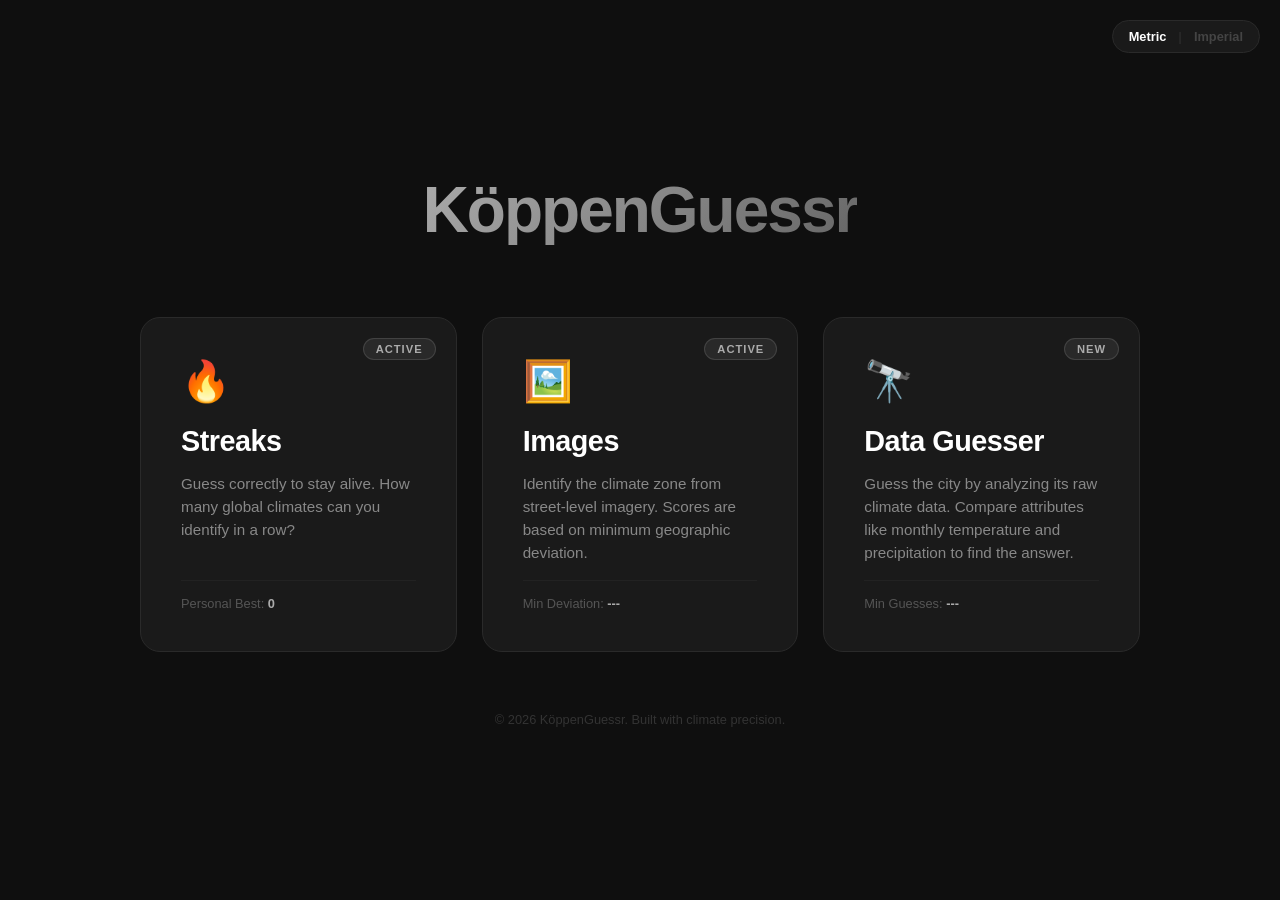
==== index.html @ d9287315 "feat: revamp images mode" ====
<!DOCTYPE html>
<html lang="en">

<head>
    <meta charset="UTF-8">
    <meta name="viewport" content="width=device-width, initial-scale=1.0">
    <title>KöppenGuessr</title>
    <style>
        :root {
            --bg-color: #0f0f0f;
            --card-bg: #1a1a1a;
            --accent-color: #ababab;
            --text-color: #ffffff;
            --text-secondary: #888888;
        }

        * {
            margin: 0;
            padding: 0;
            box-sizing: border-box;
        }

        body {
            font-family: 'Inter', -apple-system, sans-serif;
            background-color: var(--bg-color);
            color: var(--text-color);
            display: flex;
            flex-direction: column;
            align-items: center;
            justify-content: center;
            min-height: 100vh;
            padding: 20px;
        }

        .hero {
            text-align: center;
            margin-bottom: 60px;
        }

        .hero h1 {
            font-size: 4rem;
            margin-bottom: 10px;
            background: linear-gradient(135deg, #ababab, #666666);
            -webkit-background-clip: text;
            background-clip: text;
            -webkit-text-fill-color: transparent;
            letter-spacing: -2px;
        }

        .hero p {
            color: var(--text-secondary);
            font-size: 1.2rem;
            font-weight: 300;
        }

        .modes-grid {
            display: grid;
            grid-template-columns: repeat(auto-fit, minmax(300px, 1fr));
            gap: 25px;
            width: 100%;
            max-width: 1000px;
        }

        .mode-card {
            background: var(--card-bg);
            border: 1px solid #2a2a2a;
            border-radius: 20px;
            padding: 40px;
            text-decoration: none;
            color: inherit;
            transition: all 0.3s cubic-bezier(0.4, 0, 0.2, 1);
            position: relative;
            overflow: hidden;
            display: flex;
            flex-direction: column;
            gap: 15px;
        }

        .mode-card:hover {
            transform: translateY(-10px);
            border-color: var(--accent-color);
            background: #222;
        }

        .mode-card.disabled {
            opacity: 0.5;
            cursor: not-allowed;
            filter: grayscale(1);
        }

        .badge {
            position: absolute;
            top: 20px;
            right: 20px;
            background: rgba(171, 171, 171, 0.1);
            color: var(--accent-color);
            padding: 4px 12px;
            border-radius: 20px;
            font-size: 0.7rem;
            font-weight: 700;
            letter-spacing: 1px;
            border: 1px solid rgba(171, 171, 171, 0.2);
        }

        .best-score {
            font-size: 0.8rem;
            color: #555;
            margin-top: auto;
            border-top: 1px solid #222;
            padding-top: 15px;
        }

        .best-score strong {
            color: var(--accent-color);
        }

        .mode-icon {
            font-size: 2.5rem;
            margin-bottom: 5px;
        }

        .mode-title {
            font-size: 1.8rem;
            font-weight: 700;
            letter-spacing: -0.5px;
        }

        .mode-desc {
            color: var(--text-secondary);
            font-size: 0.95rem;
            line-height: 1.5;
        }

        footer {
            margin-top: 60px;
            color: #333;
            font-size: 0.8rem;
        }

        @media (max-width: 600px) {
            .hero h1 {
                font-size: 3rem;
            }

            .modes-grid {
                grid-template-columns: 1fr;
            }
        }

        /* Unit Toggle Standard */
        #unit-toggle {
            position: fixed;
            top: 20px;
            right: 20px;
            background: var(--card-bg);
            border: 1px solid #2a2a2a;
            padding: 8px 16px;
            border-radius: 30px;
            display: flex;
            gap: 12px;
            font-size: 0.8rem;
            font-weight: 700;
            cursor: pointer;
            z-index: 1000;
            transition: all 0.2s;
        }
        #unit-toggle:hover { border-color: #444; }
        .unit.active { color: var(--text-color); }
        .unit { color: #444; transition: color 0.2s; }
    </style>
</head>

<body>
    <div id="unit-toggle">
        <span id="unit-metric" class="unit active">Metric</span>
        <span style="color:#2a2a2a">|</span>
        <span id="unit-imperial" class="unit">Imperial</span>
    </div>

    <div class="hero">
        <h1>KöppenGuessr</h1>
    </div>

    <div class="modes-grid">
        <a href="streaks/streaks.html" class="mode-card">
            <span class="badge">ACTIVE</span>
            <div class="mode-icon">🔥</div>
            <div class="mode-title">Streaks</div>
            <div class="mode-desc">Guess correctly to stay alive. How many global climates can you identify in a row?
            </div>
            <div class="best-score">Personal Best: <strong id="best-streaks">0</strong></div>
        </a>

        <a href="images/images.html" class="mode-card">
            <span class="badge">ACTIVE</span>
            <div class="mode-icon">🖼️</div>
            <div class="mode-title">Images</div>
            <div class="mode-desc">Identify the climate zone from street-level imagery. Scores are based on minimum geographic deviation.</div>
            <div class="best-score">Min Deviation: <strong id="best-images">---</strong></div>
        </a>

        <a href="guesser/guesser.html" class="mode-card">
            <span class="badge">NEW</span>
            <div class="mode-icon">🔭</div>
            <div class="mode-title">Data Guesser</div>
            <div class="mode-desc">Guess the city by analyzing its raw climate data. Compare attributes like monthly
                temperature and precipitation to find the answer.</div>
            <div class="best-score">Min Guesses: <strong id="best-guesser">---</strong></div>
        </a>
    </div>

    <footer>
        &copy; 2026 KöppenGuessr. Built with climate precision.
    </footer>

    <script>
        // Use Global Unit State
        let currentUnits = localStorage.getItem('site_units') || 'metric';
        
        function syncUI() {
            document.querySelectorAll('.unit').forEach(u => u.classList.remove('active'));
            document.getElementById(`unit-${currentUnits}`).classList.add('active');
            
            // Re-render scores based on units
            renderScores();
        }

        document.getElementById('unit-toggle').onclick = () => {
            currentUnits = currentUnits === 'metric' ? 'imperial' : 'metric';
            localStorage.setItem('site_units', currentUnits);
            syncUI();
        };

        function renderScores() {
            const isMetric = currentUnits === 'metric';
            
            // Streaks (Just a number)
            document.getElementById('best-streaks').textContent = localStorage.getItem('best_streaks') || 0;

            // Images (KM or MI)
            let bestImages = localStorage.getItem('best_images_min_dist');
            if (bestImages) {
                const val = isMetric ? bestImages : Math.round(bestImages * 0.621371);
                document.getElementById('best-images').textContent = `${val} ${isMetric ? 'KM' : 'MI'}`;
            } else {
                document.getElementById('best-images').textContent = '---';
            }

            // Guesser (Just a number)
            const bestGuesser = localStorage.getItem('best_guesser_min');
            document.getElementById('best-guesser').textContent = bestGuesser ? bestGuesser : '---';
        }

        syncUI();
    </script>
</body>

</html>
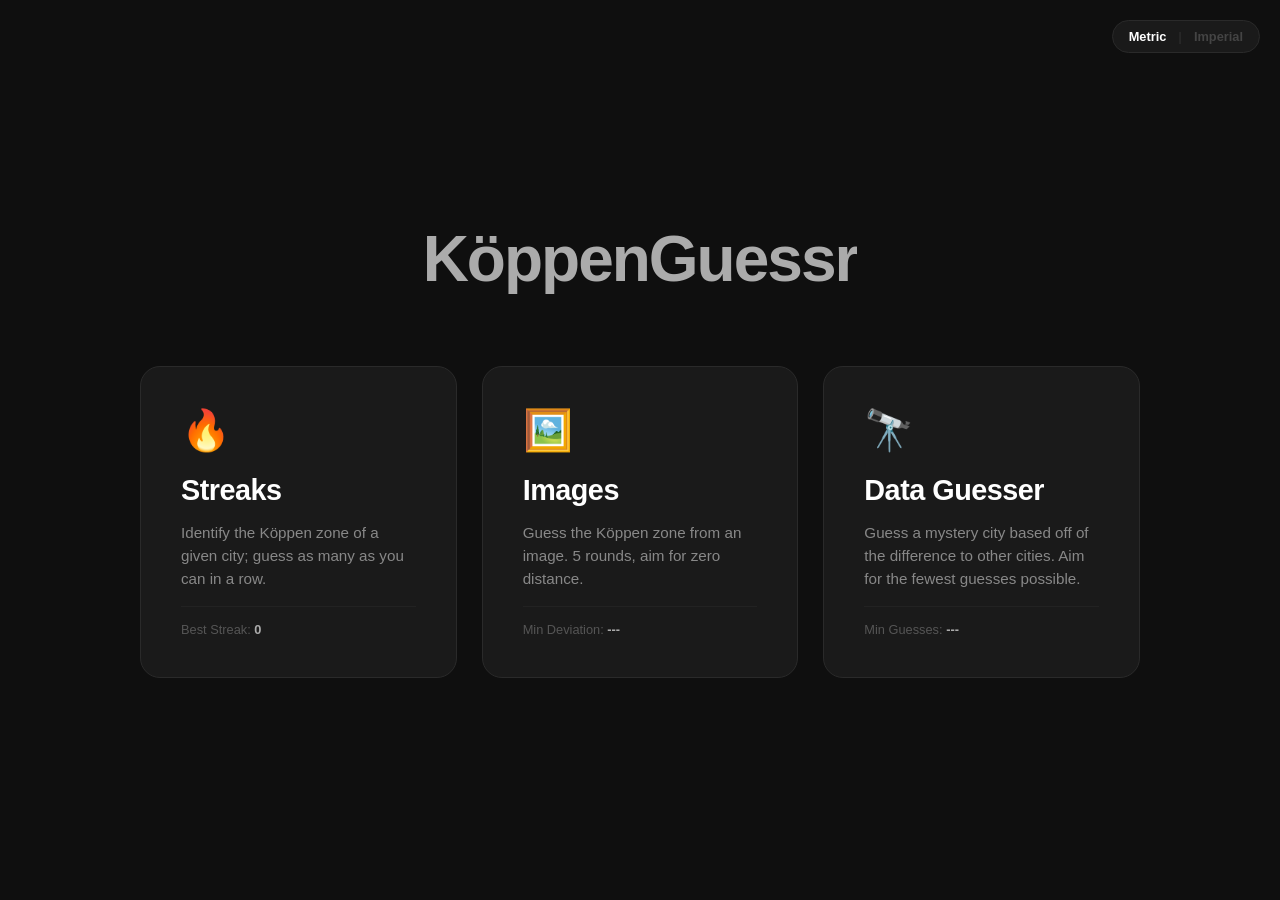
==== commit 0a6fe9ee: "fix streaks mode, consistent theming, remove stupid language" ====
--- a/index.html
+++ b/index.html
@@ -28,7 +28,7 @@
             flex-direction: column;
             align-items: center;
             justify-content: center;
-            min-height: 100vh;
+            min-height: 100dvh;
             padding: 20px;
         }
 
@@ -40,7 +40,7 @@
         .hero h1 {
             font-size: 4rem;
             margin-bottom: 10px;
-            background: linear-gradient(135deg, #ababab, #666666);
+            background: #ababab;
             -webkit-background-clip: text;
             background-clip: text;
             -webkit-text-fill-color: transparent;
@@ -164,9 +164,19 @@
             z-index: 1000;
             transition: all 0.2s;
         }
-        #unit-toggle:hover { border-color: #444; }
-        .unit.active { color: var(--text-color); }
-        .unit { color: #444; transition: color 0.2s; }
+
+        #unit-toggle:hover {
+            border-color: #444;
+        }
+
+        .unit.active {
+            color: var(--text-color);
+        }
+
+        .unit {
+            color: #444;
+            transition: color 0.2s;
+        }
     </style>
 </head>
 
@@ -183,44 +193,41 @@
 
     <div class="modes-grid">
         <a href="streaks/streaks.html" class="mode-card">
-            <span class="badge">ACTIVE</span>
+
             <div class="mode-icon">🔥</div>
             <div class="mode-title">Streaks</div>
-            <div class="mode-desc">Guess correctly to stay alive. How many global climates can you identify in a row?
-            </div>
-            <div class="best-score">Personal Best: <strong id="best-streaks">0</strong></div>
+            <div class="mode-desc">Identify the Köppen zone of a given city; guess as many as you can in a row. </div>
+            <div class="best-score">Best Streak: <strong id="best-streaks">0</strong></div>
         </a>
 
         <a href="images/images.html" class="mode-card">
-            <span class="badge">ACTIVE</span>
+
             <div class="mode-icon">🖼️</div>
             <div class="mode-title">Images</div>
-            <div class="mode-desc">Identify the climate zone from street-level imagery. Scores are based on minimum geographic deviation.</div>
+            <div class="mode-desc">Guess the Köppen zone from an image. 5 rounds, aim for zero distance.</div>
             <div class="best-score">Min Deviation: <strong id="best-images">---</strong></div>
         </a>
 
         <a href="guesser/guesser.html" class="mode-card">
-            <span class="badge">NEW</span>
+
             <div class="mode-icon">🔭</div>
             <div class="mode-title">Data Guesser</div>
-            <div class="mode-desc">Guess the city by analyzing its raw climate data. Compare attributes like monthly
-                temperature and precipitation to find the answer.</div>
+            <div class="mode-desc">Guess a mystery city based off of the difference to other cities. Aim for the fewest
+                guesses possible.</div>
             <div class="best-score">Min Guesses: <strong id="best-guesser">---</strong></div>
         </a>
     </div>
 
-    <footer>
-        &copy; 2026 KöppenGuessr. Built with climate precision.
-    </footer>
+
 
     <script>
         // Use Global Unit State
         let currentUnits = localStorage.getItem('site_units') || 'metric';
-        
+
         function syncUI() {
             document.querySelectorAll('.unit').forEach(u => u.classList.remove('active'));
             document.getElementById(`unit-${currentUnits}`).classList.add('active');
-            
+
             // Re-render scores based on units
             renderScores();
         }
@@ -233,7 +240,7 @@
 
         function renderScores() {
             const isMetric = currentUnits === 'metric';
-            
+
             // Streaks (Just a number)
             document.getElementById('best-streaks').textContent = localStorage.getItem('best_streaks') || 0;
 
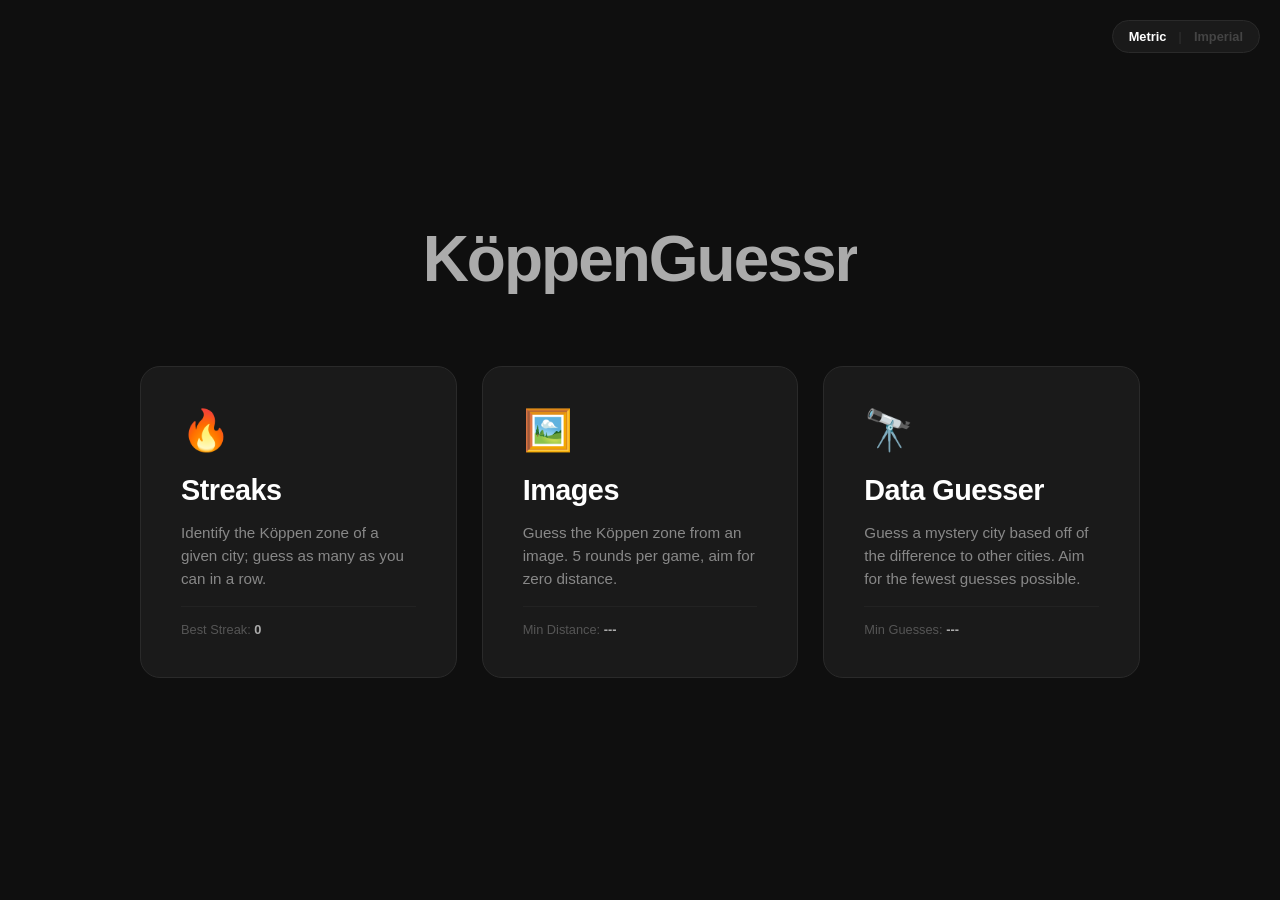
==== commit 6b73e900: "more ai coded language fixed" ====
--- a/index.html
+++ b/index.html
@@ -204,8 +204,8 @@
 
             <div class="mode-icon">🖼️</div>
             <div class="mode-title">Images</div>
-            <div class="mode-desc">Guess the Köppen zone from an image. 5 rounds, aim for zero distance.</div>
-            <div class="best-score">Min Deviation: <strong id="best-images">---</strong></div>
+            <div class="mode-desc">Guess the Köppen zone from an image. 5 rounds per game, aim for zero distance.</div>
+            <div class="best-score">Min Distance: <strong id="best-images">---</strong></div>
         </a>
 
         <a href="guesser/guesser.html" class="mode-card">
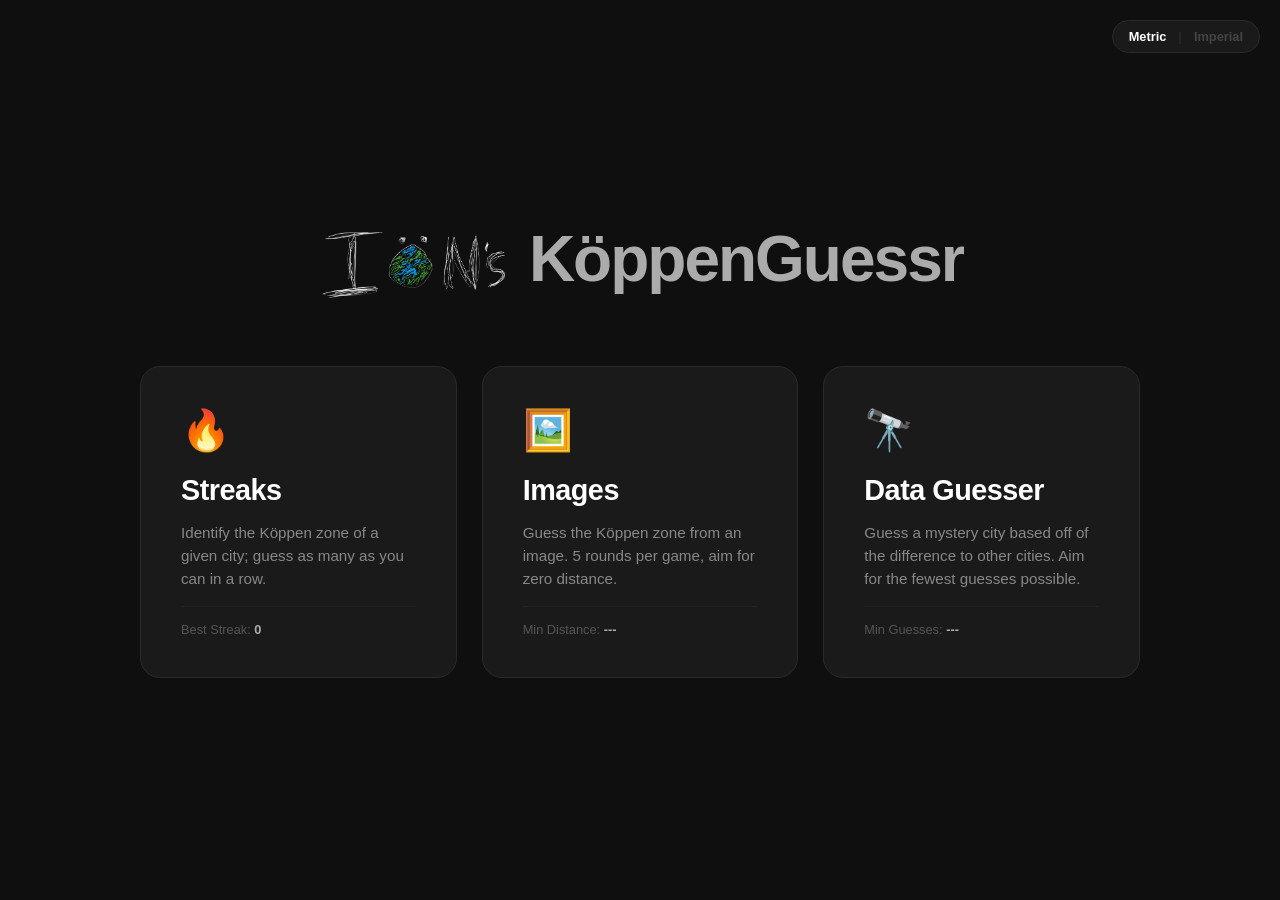
==== commit 336f77fe: "add readme, logo, icon" ====
--- a/index.html
+++ b/index.html
@@ -5,6 +5,7 @@
     <meta charset="UTF-8">
     <meta name="viewport" content="width=device-width, initial-scale=1.0">
     <title>KöppenGuessr</title>
+    <link rel="icon" type="image/png" href="favicon.png">
     <style>
         :root {
             --bg-color: #0f0f0f;
@@ -187,8 +188,11 @@
         <span id="unit-imperial" class="unit">Imperial</span>
     </div>
 
-    <div class="hero">
-        <h1>KöppenGuessr</h1>
+    <div class="hero" style="display:flex; align-items:center; justify-content:center; gap:20px;">
+        <img src="logo.png" alt="Logo" style="height: 4.5rem; width: auto;">
+        <a href="https://github.com/ioncook/koppen-guessr" style="text-decoration:none; color:inherit;">
+            <h1>KöppenGuessr</h1>
+        </a>
     </div>
 
     <div class="modes-grid">
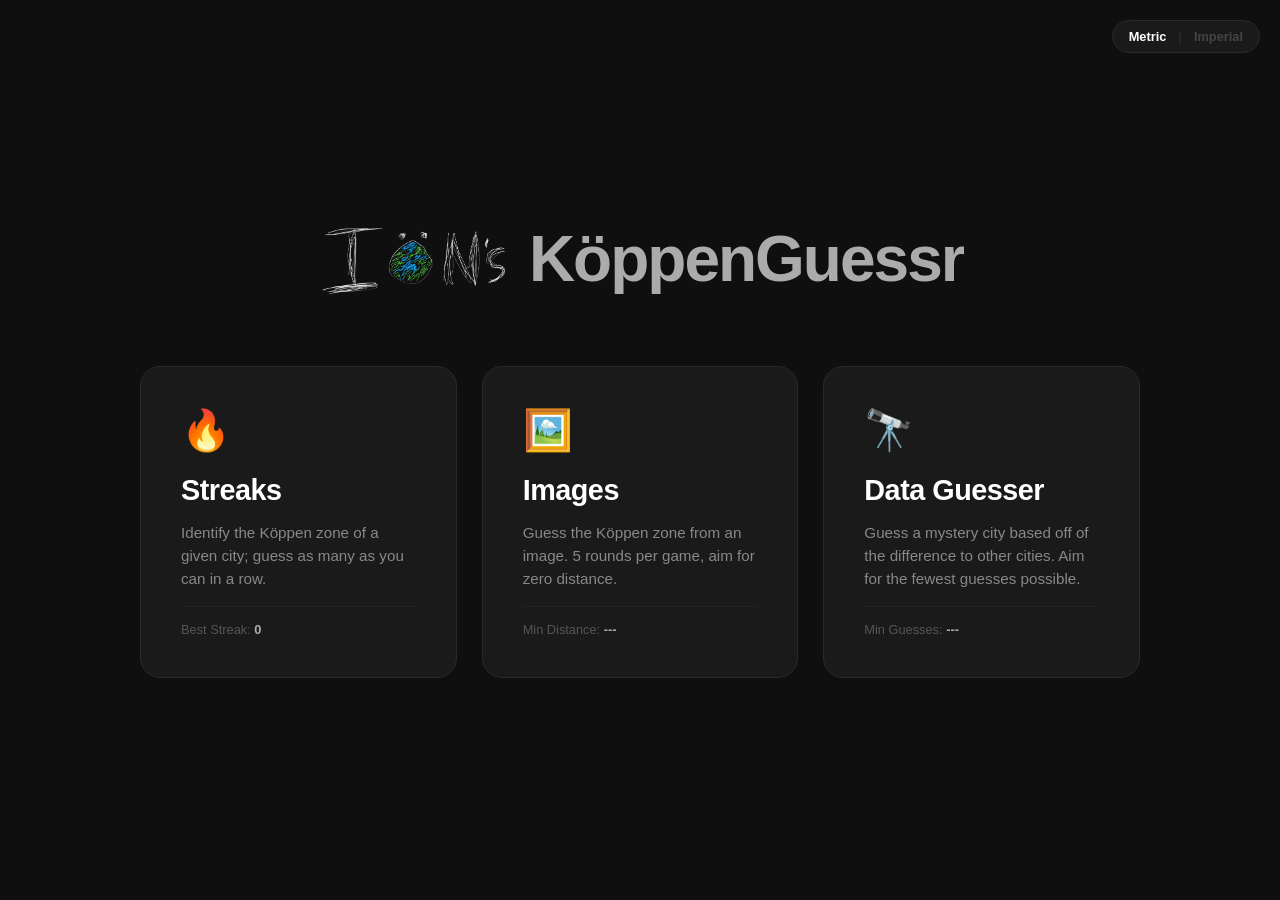
==== commit 21fb53d7: "ui fixes" ====
--- a/index.html
+++ b/index.html
@@ -46,6 +46,12 @@
             background-clip: text;
             -webkit-text-fill-color: transparent;
             letter-spacing: -2px;
+        }
+
+        .hero-logo {
+            height: 4.5rem;
+            width: auto;
+            margin-bottom: 8px;
         }
 
         .hero p {
@@ -139,8 +145,18 @@
         }
 
         @media (max-width: 600px) {
+            .hero {
+                margin-top: 60px;
+                margin-bottom: 30px;
+            }
+
             .hero h1 {
-                font-size: 3rem;
+                font-size: 8.5vw;
+            }
+            
+            .hero-logo {
+                height: 10vw;
+                margin-bottom: 3px;
             }
 
             .modes-grid {
@@ -189,7 +205,7 @@
     </div>
 
     <div class="hero" style="display:flex; align-items:center; justify-content:center; gap:20px;">
-        <img src="logo.png" alt="Logo" style="height: 4.5rem; width: auto;">
+        <img src="logo.png" alt="Logo" class="hero-logo">
         <a href="https://github.com/ioncook/koppen-guessr" style="text-decoration:none; color:inherit;">
             <h1>KöppenGuessr</h1>
         </a>
@@ -249,7 +265,7 @@
             document.getElementById('best-streaks').textContent = localStorage.getItem('best_streaks') || 0;
 
             // Images (KM or MI)
-            let bestImages = localStorage.getItem('best_images_min_dist');
+            let bestImages = localStorage.getItem('best_images_min_dist') || localStorage.getItem('best_images_min');
             if (bestImages) {
                 const val = isMetric ? bestImages : Math.round(bestImages * 0.621371);
                 document.getElementById('best-images').textContent = `${val} ${isMetric ? 'KM' : 'MI'}`;
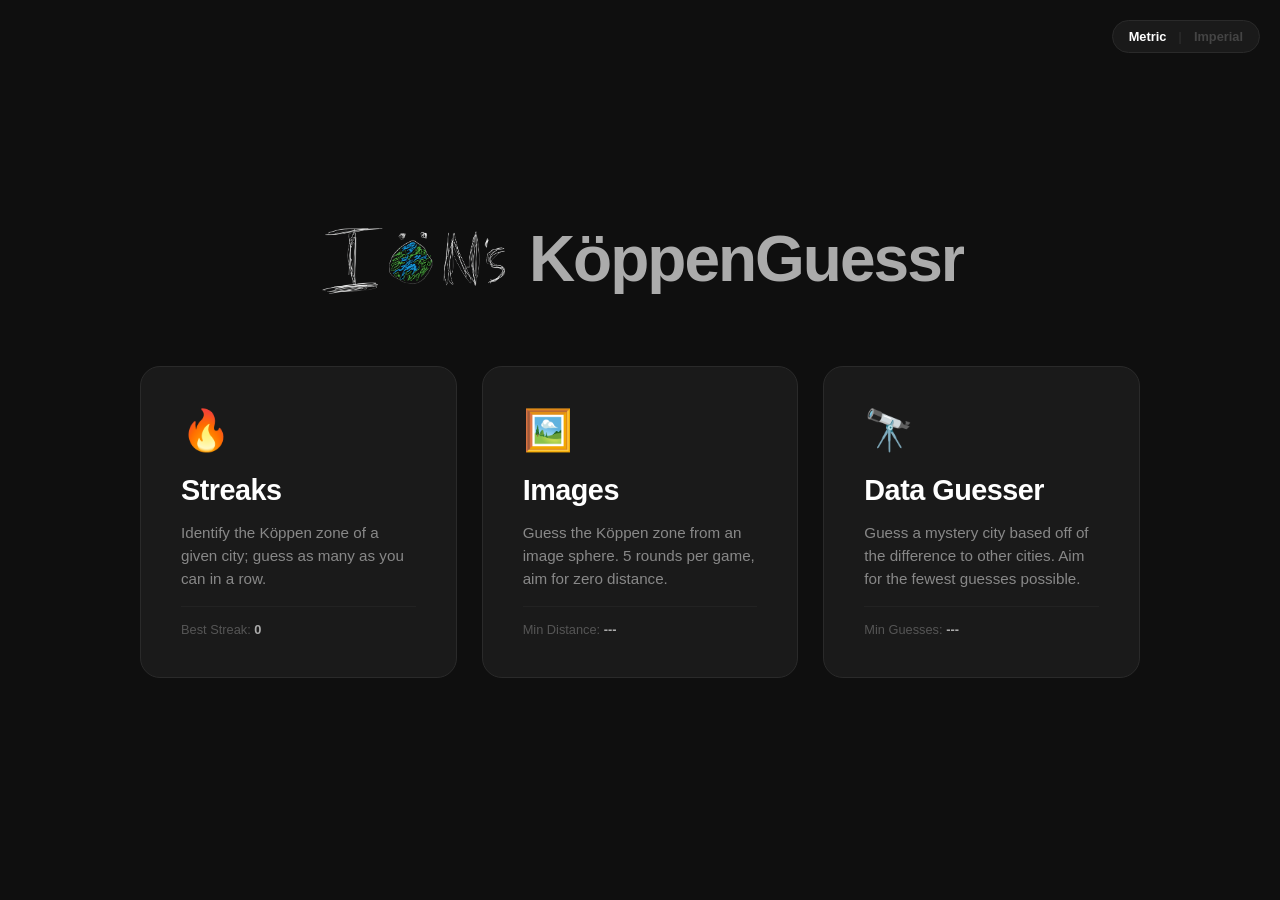
==== commit 0d82dbc7: "street view, grid guess, formatting changes" ====
--- a/index.html
+++ b/index.html
@@ -153,7 +153,7 @@
             .hero h1 {
                 font-size: 8.5vw;
             }
-            
+
             .hero-logo {
                 height: 10vw;
                 margin-bottom: 3px;
@@ -224,7 +224,8 @@
 
             <div class="mode-icon">🖼️</div>
             <div class="mode-title">Images</div>
-            <div class="mode-desc">Guess the Köppen zone from an image. 5 rounds per game, aim for zero distance.</div>
+            <div class="mode-desc">Guess the Köppen zone from an image sphere. 5 rounds per game, aim for zero distance.
+            </div>
             <div class="best-score">Min Distance: <strong id="best-images">---</strong></div>
         </a>
 
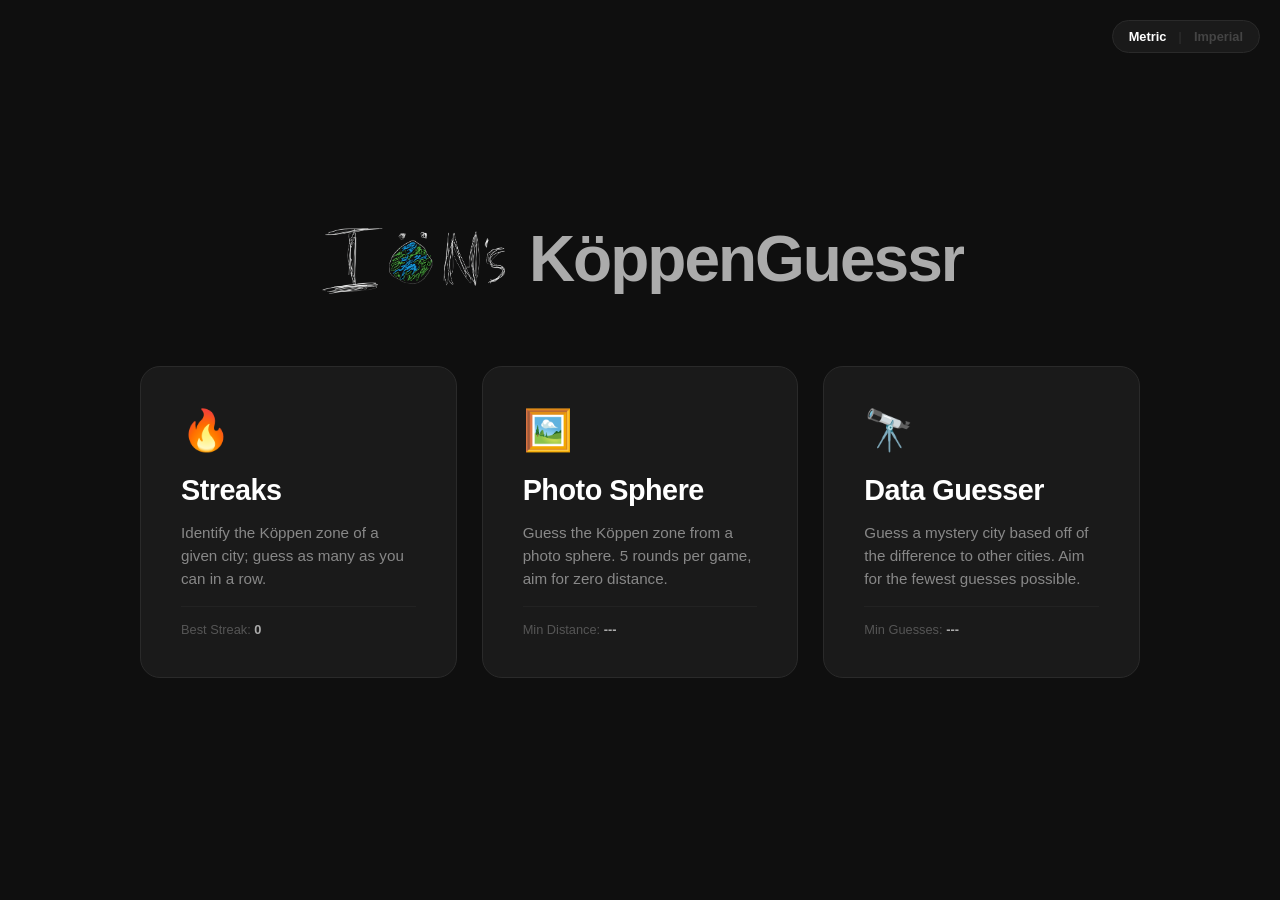
==== commit 621d34a8: "formatting changes" ====
--- a/index.html
+++ b/index.html
@@ -212,7 +212,7 @@
     </div>
 
     <div class="modes-grid">
-        <a href="streaks/streaks.html" class="mode-card">
+        <a href="streaks/" class="mode-card">
 
             <div class="mode-icon">🔥</div>
             <div class="mode-title">Streaks</div>
@@ -220,16 +220,15 @@
             <div class="best-score">Best Streak: <strong id="best-streaks">0</strong></div>
         </a>
 
-        <a href="images/images.html" class="mode-card">
-
+        <a href="photosphere/" class="mode-card">
             <div class="mode-icon">🖼️</div>
-            <div class="mode-title">Images</div>
-            <div class="mode-desc">Guess the Köppen zone from an image sphere. 5 rounds per game, aim for zero distance.
+            <div class="mode-title">Photo Sphere</div>
+            <div class="mode-desc">Guess the Köppen zone from a photo sphere. 5 rounds per game, aim for zero distance.
             </div>
-            <div class="best-score">Min Distance: <strong id="best-images">---</strong></div>
-        </a>
-
-        <a href="guesser/guesser.html" class="mode-card">
+            <div class="best-score">Min Distance: <strong id="best-photosphere">---</strong></div>
+        </a>
+
+        <a href="guesser/" class="mode-card">
 
             <div class="mode-icon">🔭</div>
             <div class="mode-title">Data Guesser</div>
@@ -265,13 +264,13 @@
             // Streaks (Just a number)
             document.getElementById('best-streaks').textContent = localStorage.getItem('best_streaks') || 0;
 
-            // Images (KM or MI)
-            let bestImages = localStorage.getItem('best_images_min_dist') || localStorage.getItem('best_images_min');
-            if (bestImages) {
-                const val = isMetric ? bestImages : Math.round(bestImages * 0.621371);
-                document.getElementById('best-images').textContent = `${val} ${isMetric ? 'KM' : 'MI'}`;
+            // Photo Sphere (KM or MI)
+            let bestPhotoSphere = localStorage.getItem('best_photosphere_min_dist') || localStorage.getItem('best_images_min_dist') || localStorage.getItem('best_images_min');
+            if (bestPhotoSphere) {
+                const val = isMetric ? bestPhotoSphere : Math.round(bestPhotoSphere * 0.621371);
+                document.getElementById('best-photosphere').textContent = `${val} ${isMetric ? 'KM' : 'MI'}`;
             } else {
-                document.getElementById('best-images').textContent = '---';
+                document.getElementById('best-photosphere').textContent = '---';
             }
 
             // Guesser (Just a number)
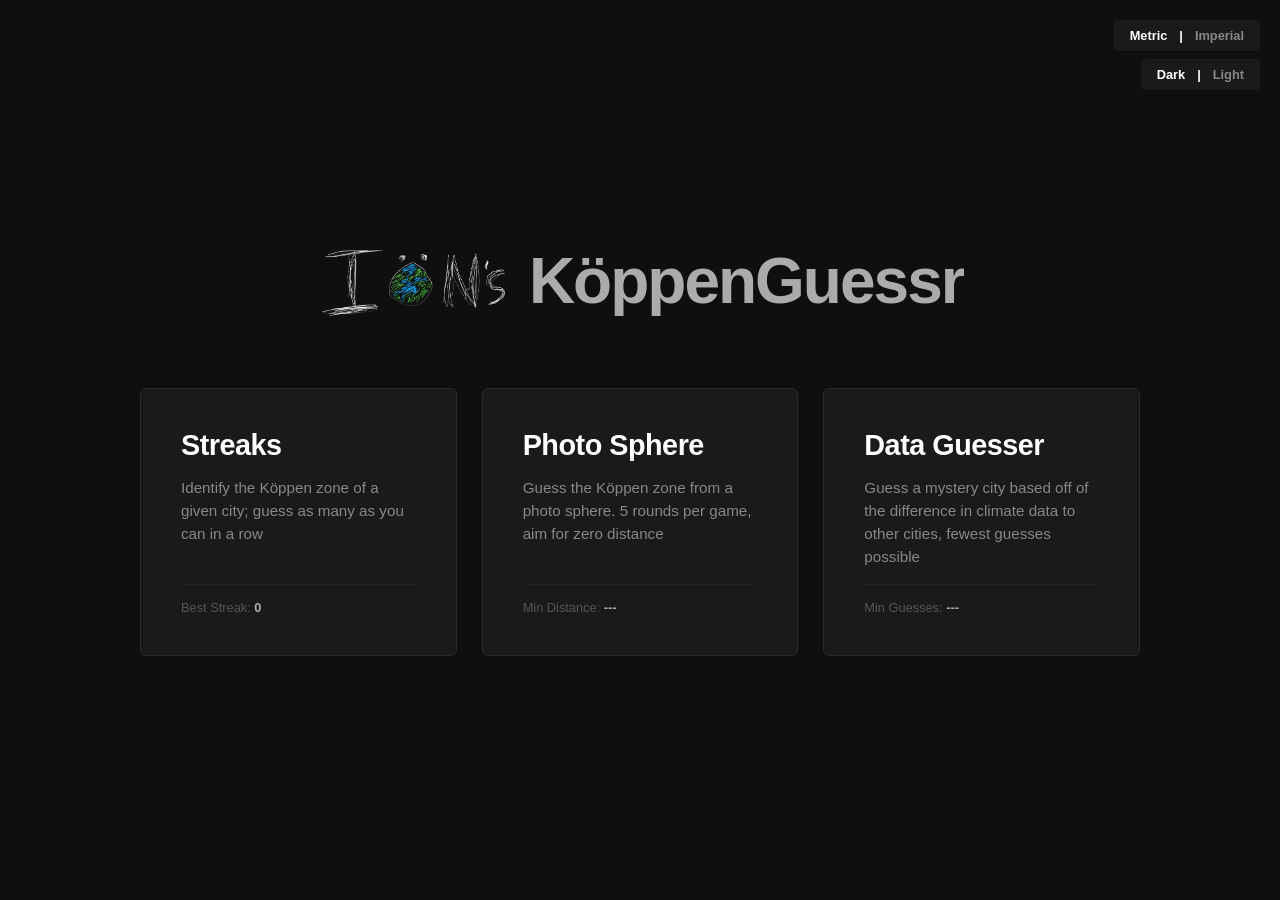
==== commit 18eb78bb: "feat: retheming, fix photosphere end card, light mode" ====
--- a/index.html
+++ b/index.html
@@ -71,7 +71,7 @@
         .mode-card {
             background: var(--card-bg);
             border: 1px solid #2a2a2a;
-            border-radius: 20px;
+            border-radius: 6px;
             padding: 40px;
             text-decoration: none;
             color: inherit;
@@ -102,7 +102,7 @@
             background: rgba(171, 171, 171, 0.1);
             color: var(--accent-color);
             padding: 4px 12px;
-            border-radius: 20px;
+            border-radius: 4px;
             font-size: 0.7rem;
             font-weight: 700;
             letter-spacing: 1px;
@@ -164,44 +164,95 @@
             }
         }
 
-        /* Unit Toggle Standard */
-        #unit-toggle {
+        /* Controls Container (Unit & Theme) */
+        #controls-container {
             position: fixed;
             top: 20px;
             right: 20px;
+            display: flex;
+            flex-direction: column;
+            align-items: flex-end;
+            gap: 8px;
+            z-index: 1000;
+        }
+
+        #unit-toggle, #theme-toggle {
             background: var(--card-bg);
-            border: 1px solid #2a2a2a;
+            border: 1px solid var(--border-color);
             padding: 8px 16px;
-            border-radius: 30px;
+            border-radius: 4px;
             display: flex;
             gap: 12px;
             font-size: 0.8rem;
             font-weight: 700;
             cursor: pointer;
-            z-index: 1000;
             transition: all 0.2s;
-        }
-
-        #unit-toggle:hover {
-            border-color: #444;
-        }
-
-        .unit.active {
+            user-select: none;
+        }
+
+        #unit-toggle:hover, #theme-toggle:hover {
+            border-color: #666;
+        }
+
+        .unit.active, .theme-opt.active {
             color: var(--text-color);
         }
 
-        .unit {
-            color: #444;
+        .unit, .theme-opt {
+            color: var(--text-secondary);
             transition: color 0.2s;
+        }
+
+        .toggle-sep {
+            color: var(--border-color);
+        }
+
+        /* Light Mode */
+        body.light-mode {
+            --bg-color: #f5f5f5;
+            --card-bg: #ffffff;
+            --accent-color: #444444;
+            --text-color: #111111;
+            --text-secondary: #666666;
+            --border-color: #d8d8d8;
+        }
+
+        body.light-mode .hero h1 {
+            background: #222222;
+            -webkit-background-clip: text;
+            background-clip: text;
+            -webkit-text-fill-color: transparent;
+        }
+
+        body.light-mode .mode-card:hover {
+            background: #f0f0f0;
+            border-color: var(--accent-color);
+        }
+
+        body.light-mode .best-score {
+            border-top: 1px solid var(--border-color);
+            color: #777777;
+        }
+
+        body.light-mode .badge {
+            background: rgba(0, 0, 0, 0.05);
+            border-color: rgba(0, 0, 0, 0.15);
         }
     </style>
 </head>
 
 <body>
-    <div id="unit-toggle">
-        <span id="unit-metric" class="unit active">Metric</span>
-        <span style="color:#2a2a2a">|</span>
-        <span id="unit-imperial" class="unit">Imperial</span>
+    <div id="controls-container">
+        <div id="unit-toggle">
+            <span id="unit-metric" class="unit active">Metric</span>
+            <span class="toggle-sep">|</span>
+            <span id="unit-imperial" class="unit">Imperial</span>
+        </div>
+        <div id="theme-toggle">
+            <span id="theme-dark" class="theme-opt active">Dark</span>
+            <span class="toggle-sep">|</span>
+            <span id="theme-light" class="theme-opt">Light</span>
+        </div>
     </div>
 
     <div class="hero" style="display:flex; align-items:center; justify-content:center; gap:20px;">
@@ -214,26 +265,23 @@
     <div class="modes-grid">
         <a href="streaks/" class="mode-card">
 
-            <div class="mode-icon">🔥</div>
             <div class="mode-title">Streaks</div>
-            <div class="mode-desc">Identify the Köppen zone of a given city; guess as many as you can in a row. </div>
+            <div class="mode-desc">Identify the Köppen zone of a given city; guess as many as you can in a row </div>
             <div class="best-score">Best Streak: <strong id="best-streaks">0</strong></div>
         </a>
 
         <a href="photosphere/" class="mode-card">
-            <div class="mode-icon">🖼️</div>
             <div class="mode-title">Photo Sphere</div>
-            <div class="mode-desc">Guess the Köppen zone from a photo sphere. 5 rounds per game, aim for zero distance.
+            <div class="mode-desc">Guess the Köppen zone from a photo sphere. 5 rounds per game, aim for zero distance
             </div>
             <div class="best-score">Min Distance: <strong id="best-photosphere">---</strong></div>
         </a>
 
         <a href="guesser/" class="mode-card">
 
-            <div class="mode-icon">🔭</div>
             <div class="mode-title">Data Guesser</div>
-            <div class="mode-desc">Guess a mystery city based off of the difference to other cities. Aim for the fewest
-                guesses possible.</div>
+            <div class="mode-desc">Guess a mystery city based off of the difference in climate data to other cities,
+                fewest guesses possible</div>
             <div class="best-score">Min Guesses: <strong id="best-guesser">---</strong></div>
         </a>
     </div>
@@ -241,8 +289,20 @@
 
 
     <script>
-        // Use Global Unit State
+        // Use Global Unit & Theme State
         let currentUnits = localStorage.getItem('site_units') || 'metric';
+        let currentTheme = localStorage.getItem('site_theme') || 'dark';
+
+        function syncThemeUI() {
+            if (currentTheme === 'light') {
+                document.body.classList.add('light-mode');
+            } else {
+                document.body.classList.remove('light-mode');
+            }
+            document.querySelectorAll('.theme-opt').forEach(t => t.classList.remove('active'));
+            const activeEl = document.getElementById(`theme-${currentTheme}`);
+            if (activeEl) activeEl.classList.add('active');
+        }
 
         function syncUI() {
             document.querySelectorAll('.unit').forEach(u => u.classList.remove('active'));
@@ -256,6 +316,12 @@
             currentUnits = currentUnits === 'metric' ? 'imperial' : 'metric';
             localStorage.setItem('site_units', currentUnits);
             syncUI();
+        };
+
+        document.getElementById('theme-toggle').onclick = () => {
+            currentTheme = currentTheme === 'dark' ? 'light' : 'dark';
+            localStorage.setItem('site_theme', currentTheme);
+            syncThemeUI();
         };
 
         function renderScores() {
@@ -278,6 +344,7 @@
             document.getElementById('best-guesser').textContent = bestGuesser ? bestGuesser : '---';
         }
 
+        syncThemeUI();
         syncUI();
     </script>
 </body>
